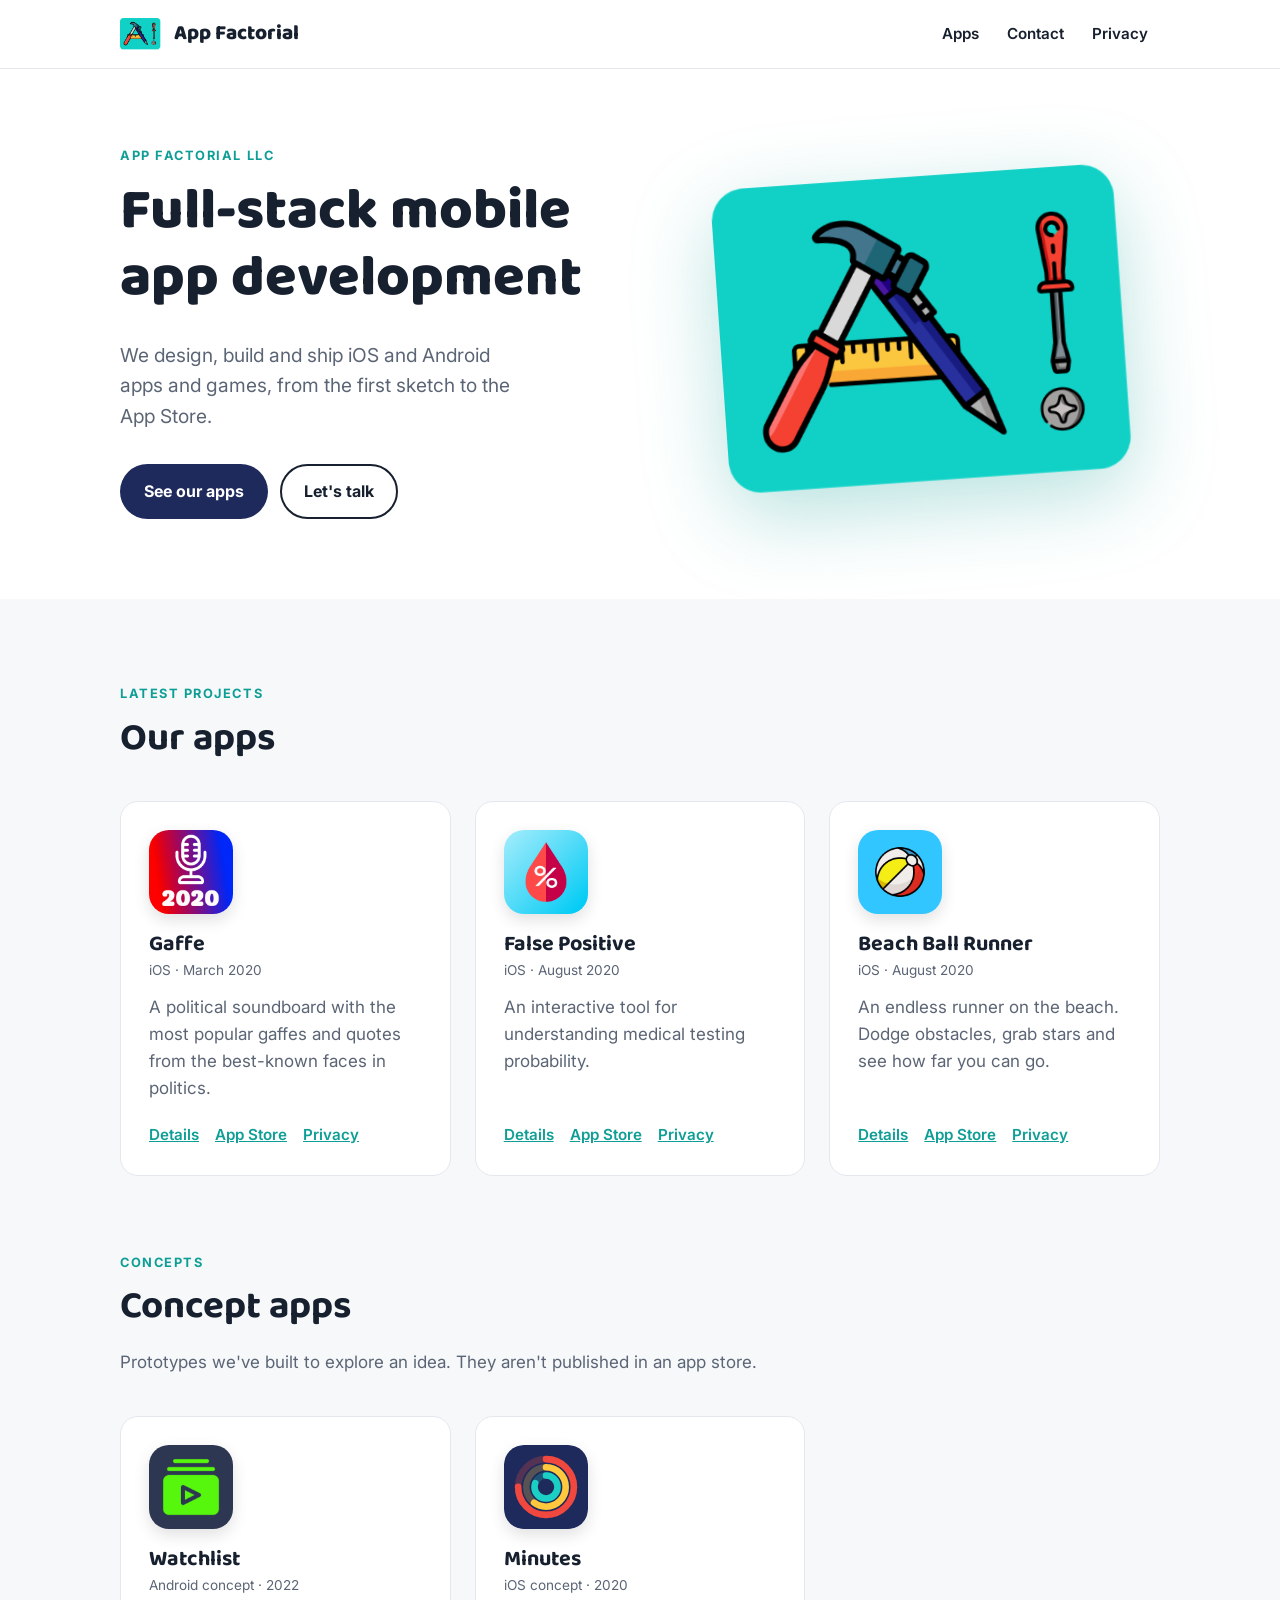
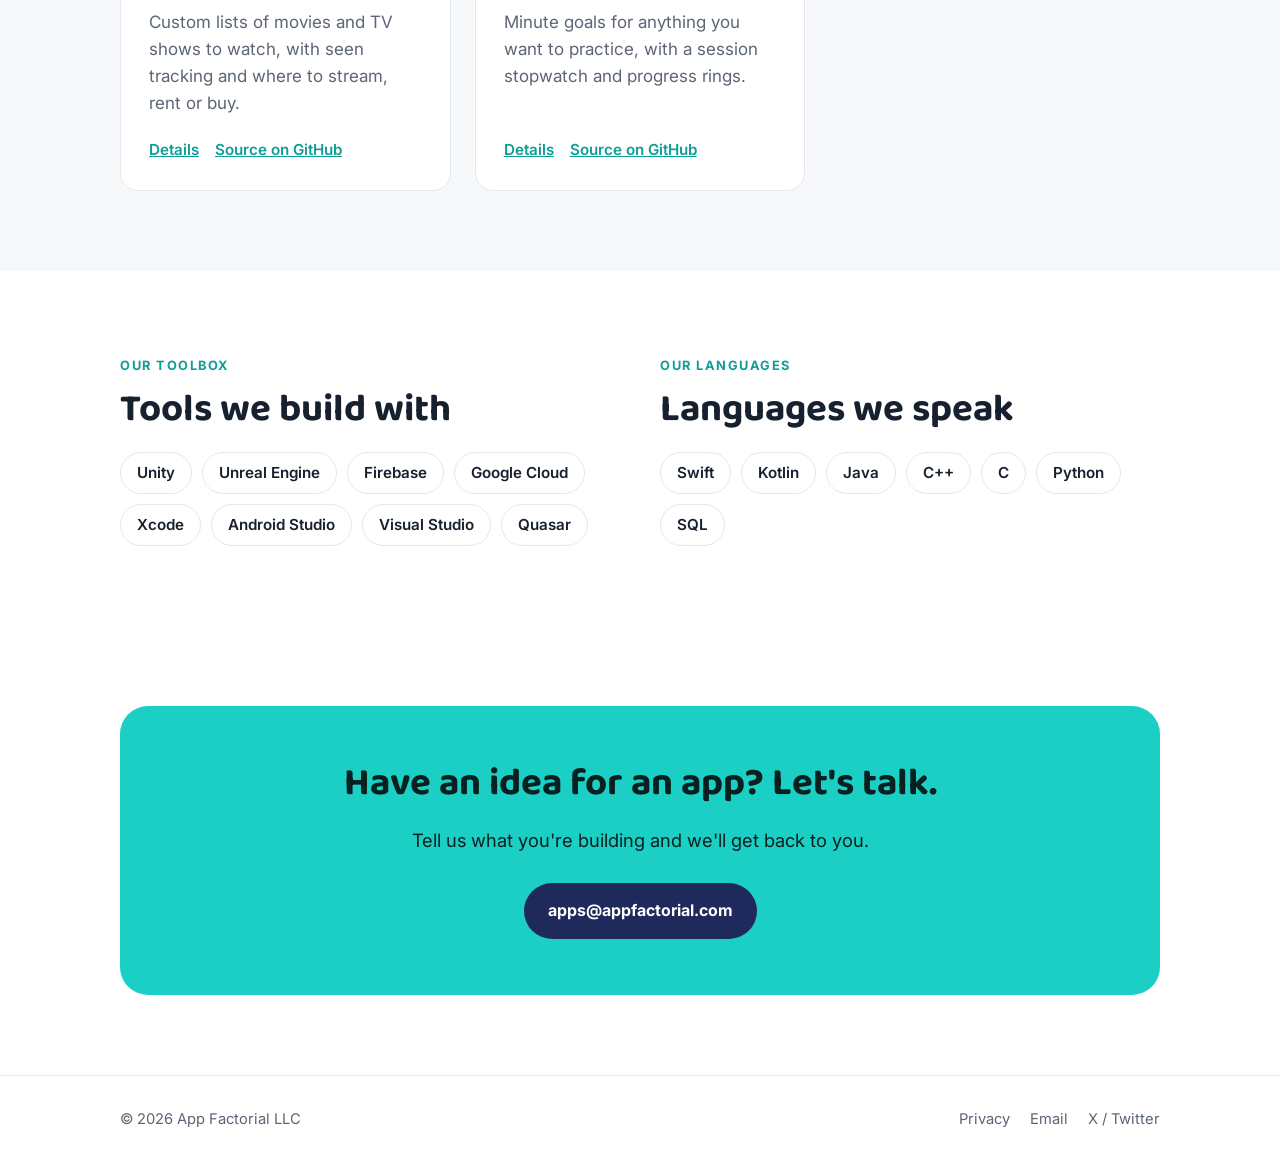
==== index.html @ e16fdd05 "Add Minutes iOS concept app New /minutes/ page and a card in the Concepts group. The repo has no app" ====
<!doctype html>
<html lang="en">
<head>
  <meta charset="utf-8">
  <meta name="viewport" content="width=device-width, initial-scale=1">
  <title>App Factorial LLC | Full-Stack Mobile App Development</title>
  <meta name="description" content="App Factorial LLC builds full-stack mobile apps and games for iOS and Android, including Gaffe, False Positive and Beach Ball Runner.">
  <link rel="canonical" href="https://appfactorial.com/">
  <meta property="og:title" content="App Factorial LLC">
  <meta property="og:description" content="Full-stack mobile app development.">
  <meta property="og:image" content="https://appfactorial.com/assets/img/logo.png">
  <meta property="og:url" content="https://appfactorial.com/">
  <link rel="icon" type="image/png" href="assets/img/favicon.png">
  <link rel="apple-touch-icon" href="assets/img/logo.png">
  <link rel="preconnect" href="https://fonts.googleapis.com">
  <link rel="preconnect" href="https://fonts.gstatic.com" crossorigin>
  <link href="https://fonts.googleapis.com/css2?family=Baloo+2:wght@600;700;800&family=Inter:wght@400;600;700&display=swap" rel="stylesheet">
  <link rel="stylesheet" href="assets/css/style.css">
</head>
<body>
  <header class="site-header">
    <div class="container">
      <a class="brand" href="./"><img src="assets/img/logo.png" alt="" width="44" height="31"><span>App Factorial</span></a>
      <nav class="nav">
        <a href="#apps">Apps</a>
        <a href="#contact">Contact</a>
        <a href="privacy/">Privacy</a>
      </nav>
    </div>
  </header>

  <main>
    <section class="hero">
      <div class="container">
        <div>
          <span class="eyebrow">App Factorial LLC</span>
          <h1>Full-stack mobile app development</h1>
          <p class="lead">We design, build and ship iOS and Android apps and games, from the first sketch to the App Store.</p>
          <div class="hero-actions">
            <a class="btn btn-primary" href="#apps">See our apps</a>
            <a class="btn btn-ghost" href="#contact">Let's talk</a>
          </div>
        </div>
        <div class="hero-art">
          <img src="assets/img/logo.png" alt="App Factorial logo: a hammer, pencil, ruler and screwdriver forming an A and an exclamation mark" width="600" height="424">
        </div>
      </div>
    </section>

    <section class="section section-alt" id="apps">
      <div class="container">
        <div class="section-head">
          <span class="eyebrow">Latest projects</span>
          <h2>Our apps</h2>
        </div>
        <div class="apps">
          <article class="app-card">
            <img class="icon" src="assets/img/gaffe/icon.png" alt="Gaffe app icon" width="84" height="84">
            <h3>Gaffe</h3>
            <p class="meta">iOS · March 2020</p>
            <p class="desc">A political soundboard with the most popular gaffes and quotes from the best-known faces in politics.</p>
            <div class="links">
              <a href="gaffe/">Details</a>
              <a href="https://apps.apple.com/us/app/gaffe-political-soundboard/id1503943703">App Store</a>
              <a href="privacy/">Privacy</a>
            </div>
          </article>
          <article class="app-card">
            <img class="icon" src="assets/img/false-positive/icon.png" alt="False Positive app icon" width="84" height="84">
            <h3>False Positive</h3>
            <p class="meta">iOS · August 2020</p>
            <p class="desc">An interactive tool for understanding medical testing probability.</p>
            <div class="links">
              <a href="false-positive/">Details</a>
              <a href="https://apps.apple.com/us/app/false-positive/id1524388617">App Store</a>
              <a href="privacy/">Privacy</a>
            </div>
          </article>
          <article class="app-card">
            <img class="icon" src="assets/img/beach-ball-runner/icon.png" alt="Beach Ball Runner app icon" width="84" height="84">
            <h3>Beach Ball Runner</h3>
            <p class="meta">iOS · August 2020</p>
            <p class="desc">An endless runner on the beach. Dodge obstacles, grab stars and see how far you can go.</p>
            <div class="links">
              <a href="beach-ball-runner/">Details</a>
              <a href="https://apps.apple.com/us/app/beach-ball-runner/id1514274329">App Store</a>
              <a href="privacy/">Privacy</a>
            </div>
          </article>
        </div>

        <div class="section-head subsection">
          <span class="eyebrow">Concepts</span>
          <h2>Concept apps</h2>
          <p>Prototypes we've built to explore an idea. They aren't published in an app store.</p>
        </div>
        <div class="apps">
          <article class="app-card">
            <img class="icon" src="assets/img/watchlist/icon.png" alt="Watchlist app icon" width="84" height="84">
            <h3>Watchlist</h3>
            <p class="meta">Android concept · 2022</p>
            <p class="desc">Custom lists of movies and TV shows to watch, with seen tracking and where to stream, rent or buy.</p>
            <div class="links">
              <a href="watchlist/">Details</a>
              <a href="https://github.com/jon-bown/watchlist">Source on GitHub</a>
            </div>
          </article>
          <article class="app-card">
            <img class="icon" src="assets/img/minutes/icon.svg" alt="Minutes app icon" width="84" height="84">
            <h3>Minutes</h3>
            <p class="meta">iOS concept · 2020</p>
            <p class="desc">Minute goals for anything you want to practice, with a session stopwatch and progress rings.</p>
            <div class="links">
              <a href="minutes/">Details</a>
              <a href="https://github.com/jon-bown/Minutes">Source on GitHub</a>
            </div>
          </article>
        </div>
      </div>
    </section>

    <section class="section">
      <div class="container stack-grid">
        <div>
          <span class="eyebrow">Our toolbox</span>
          <h2>Tools we build with</h2>
          <ul class="chips">
            <li>Unity</li>
            <li>Unreal Engine</li>
            <li>Firebase</li>
            <li>Google Cloud</li>
            <li>Xcode</li>
            <li>Android Studio</li>
            <li>Visual Studio</li>
            <li>Quasar</li>
          </ul>
        </div>
        <div>
          <span class="eyebrow">Our languages</span>
          <h2>Languages we speak</h2>
          <ul class="chips">
            <li>Swift</li>
            <li>Kotlin</li>
            <li>Java</li>
            <li>C++</li>
            <li>C</li>
            <li>Python</li>
            <li>SQL</li>
          </ul>
        </div>
      </div>
    </section>

    <section class="section" id="contact">
      <div class="container">
        <div class="cta">
          <h2>Have an idea for an app? Let's talk.</h2>
          <p>Tell us what you're building and we'll get back to you.</p>
          <a class="btn btn-primary" href="mailto:apps@appfactorial.com">apps@appfactorial.com</a>
        </div>
      </div>
    </section>
  </main>

  <footer class="site-footer">
    <div class="container">
      <span>© <span id="year">2026</span> App Factorial LLC</span>
      <nav>
        <a href="privacy/">Privacy</a>
        <a href="mailto:apps@appfactorial.com">Email</a>
        <a href="https://twitter.com/app_factorial">X / Twitter</a>
      </nav>
    </div>
  </footer>
  <script>document.getElementById("year").textContent = new Date().getFullYear();</script>
</body>
</html>
---- assets/css/style.css ----
:root {
  --teal: #1ccfc4;
  --teal-dark: #0f9e96;
  --teal-soft: #e3f8f6;
  --red: #f0473e;
  --yellow: #ffc83d;
  --navy: #1f2a5c;
  --ink: #17202e;
  --muted: #5b6575;
  --line: #e4e8ee;
  --bg: #ffffff;
  --bg-alt: #f6f8fa;
  --radius: 18px;
  --max: 1080px;
}

@media (prefers-color-scheme: dark) {
  :root {
    --teal-soft: #0f2e2d;
    --ink: #eef1f5;
    --muted: #a3acba;
    --line: #283142;
    --bg: #0f141c;
    --bg-alt: #151c27;
  }
}

*, *::before, *::after { box-sizing: border-box; }

html { scroll-behavior: smooth; }

body {
  margin: 0;
  font-family: "Inter", system-ui, -apple-system, "Segoe UI", Roboto, sans-serif;
  font-size: 17px;
  line-height: 1.6;
  color: var(--ink);
  background: var(--bg);
  -webkit-font-smoothing: antialiased;
}

img { max-width: 100%; height: auto; display: block; }

a { color: var(--teal-dark); }
@media (prefers-color-scheme: dark) { a { color: var(--teal); } }

h1, h2, h3 {
  font-family: "Baloo 2", "Inter", system-ui, sans-serif;
  line-height: 1.15;
  margin: 0 0 .5em;
}
h1 { font-size: clamp(2.3rem, 5.5vw, 3.6rem); font-weight: 800; }
h2 { font-size: clamp(1.8rem, 3.5vw, 2.4rem); font-weight: 700; }
h3 { font-size: 1.35rem; font-weight: 700; }

.container { max-width: var(--max); margin: 0 auto; padding: 0 20px; }

.eyebrow {
  display: inline-block;
  font-size: .8rem;
  font-weight: 700;
  letter-spacing: .12em;
  text-transform: uppercase;
  color: var(--teal-dark);
  margin-bottom: .75rem;
}
@media (prefers-color-scheme: dark) { .eyebrow { color: var(--teal); } }

/* Header */
.site-header {
  position: sticky;
  top: 0;
  z-index: 10;
  background: color-mix(in srgb, var(--bg) 88%, transparent);
  backdrop-filter: saturate(160%) blur(10px);
  border-bottom: 1px solid var(--line);
}
.site-header .container {
  display: flex;
  align-items: center;
  justify-content: space-between;
  height: 68px;
  gap: 16px;
}
.brand {
  display: flex;
  align-items: center;
  gap: 10px;
  text-decoration: none;
  color: var(--ink);
  font-family: "Baloo 2", sans-serif;
  font-weight: 800;
  font-size: 1.3rem;
  white-space: nowrap;
}
.brand img { width: 44px; }
.nav { display: flex; gap: 4px; }
.nav a {
  color: var(--ink);
  text-decoration: none;
  font-weight: 600;
  font-size: .95rem;
  padding: 8px 12px;
  border-radius: 999px;
}
.nav a:hover, .nav a[aria-current="page"] { background: var(--teal-soft); }

/* Buttons */
.btn {
  display: inline-flex;
  align-items: center;
  gap: 8px;
  padding: 13px 22px;
  border-radius: 999px;
  font-weight: 700;
  font-size: 1rem;
  text-decoration: none;
  border: 2px solid transparent;
  transition: transform .15s ease, box-shadow .15s ease;
}
.btn:hover { transform: translateY(-1px); }
.btn-primary { background: var(--navy); color: #fff; }
.btn-primary:hover { box-shadow: 0 8px 20px rgba(31, 42, 92, .25); }
.btn-ghost { border-color: currentColor; color: var(--ink); }
@media (prefers-color-scheme: dark) {
  .btn-primary { background: var(--teal); color: #08201f; }
}

/* Hero */
.hero { padding: 72px 0 80px; overflow: hidden; }
.hero .container {
  display: grid;
  grid-template-columns: 1.1fr .9fr;
  align-items: center;
  gap: 48px;
}
.hero p.lead { font-size: 1.2rem; color: var(--muted); max-width: 34ch; margin: 0 0 2rem; }
.hero-actions { display: flex; flex-wrap: wrap; gap: 12px; }
.hero-art img { width: 100%; max-width: 440px; margin-left: auto; transform: rotate(-4deg); filter: drop-shadow(0 24px 40px rgba(15, 158, 150, .3)); }

/* Sections */
.section { padding: 80px 0; }
.section-alt { background: var(--bg-alt); }
.section-head { max-width: 640px; margin-bottom: 40px; }
.section-head p { color: var(--muted); margin: 0; }
.section-head.subsection { margin-top: 72px; }

/* App cards */
.apps {
  display: grid;
  grid-template-columns: repeat(auto-fill, minmax(280px, 1fr));
  gap: 24px;
}
.app-card {
  display: flex;
  flex-direction: column;
  background: var(--bg);
  border: 1px solid var(--line);
  border-radius: var(--radius);
  padding: 28px;
  transition: transform .2s ease, box-shadow .2s ease;
}
.app-card:hover { transform: translateY(-3px); box-shadow: 0 16px 36px rgba(23, 32, 46, .08); }
.app-card .icon { width: 84px; border-radius: 20px; margin-bottom: 18px; box-shadow: 0 6px 16px rgba(0, 0, 0, .12); }
.app-card h3 { margin-bottom: .15em; }
.app-card .meta { font-size: .85rem; color: var(--muted); margin: 0 0 .75rem; }
.app-card p.desc { color: var(--muted); flex: 1; margin: 0 0 1.25rem; }
.app-card .links { display: flex; flex-wrap: wrap; gap: 8px 16px; font-weight: 600; font-size: .95rem; }

/* Chips */
.stack-grid { display: grid; grid-template-columns: 1fr 1fr; gap: 40px; }
.chips { display: flex; flex-wrap: wrap; gap: 10px; padding: 0; margin: 0; list-style: none; }
.chips li {
  padding: 8px 16px;
  border-radius: 999px;
  background: var(--bg);
  border: 1px solid var(--line);
  font-weight: 600;
  font-size: .95rem;
}

/* CTA */
.cta {
  background: var(--teal);
  color: #08201f;
  border-radius: 28px;
  padding: 56px 40px;
  text-align: center;
}
.cta p { font-size: 1.15rem; margin: 0 0 1.75rem; }
.cta .btn-primary { background: var(--navy); color: #fff; }

/* App detail pages */
.app-hero { padding: 64px 0 40px; }
.app-hero .container { display: flex; align-items: center; gap: 32px; }
.app-hero .icon { width: 128px; border-radius: 28px; box-shadow: 0 10px 28px rgba(0, 0, 0, .15); flex-shrink: 0; }
.app-hero .wordmark { width: 220px; flex-shrink: 0; }
.app-hero p.lead { font-size: 1.15rem; color: var(--muted); max-width: 52ch; margin: 0 0 1.25rem; }
.app-hero p.note { font-size: .95rem; color: var(--muted); max-width: 52ch; margin: 0 0 1.5rem; padding-left: 12px; border-left: 3px solid var(--teal); }

.store-badge img { height: 52px; width: auto; }

.features {
  display: grid;
  grid-template-columns: repeat(auto-fit, minmax(240px, 1fr));
  gap: 20px;
}
.feature { background: var(--bg-alt); border-radius: var(--radius); padding: 24px; }
.feature h3 { font-size: 1.15rem; margin-bottom: .3em; }
.feature p { margin: 0; color: var(--muted); }

.shots {
  display: flex;
  gap: 18px;
  overflow-x: auto;
  scroll-snap-type: x mandatory;
  padding: 8px 4px 20px;
}
.shots figure { margin: 0; flex: 0 0 220px; scroll-snap-align: start; }
.shots img { border-radius: 22px; border: 1px solid var(--line); box-shadow: 0 10px 24px rgba(0, 0, 0, .1); }
.shots figcaption { font-size: .9rem; font-weight: 600; text-align: center; margin-top: 10px; color: var(--muted); }

/* Prose (privacy policy) */
.prose { max-width: 760px; }
.prose h1 { font-size: 2.4rem; }
.prose p, .prose li { color: var(--muted); }
.prose strong { color: var(--ink); }
.prose a { word-break: break-word; }

/* Footer */
.site-footer { border-top: 1px solid var(--line); padding: 32px 0; font-size: .92rem; color: var(--muted); }
.site-footer .container { display: flex; flex-wrap: wrap; justify-content: space-between; gap: 12px 24px; }
.site-footer nav { display: flex; gap: 20px; }
.site-footer a { color: var(--muted); text-decoration: none; }
.site-footer a:hover { color: var(--ink); }

@media (max-width: 760px) {
  body { font-size: 16px; }
  .hero { padding: 40px 0 56px; }
  .hero .container { grid-template-columns: 1fr; gap: 24px; }
  .hero-art { order: -1; }
  .hero-art img { max-width: 220px; margin: 0; }
  .section { padding: 56px 0; }
  .stack-grid { grid-template-columns: 1fr; gap: 28px; }
  .cta { padding: 40px 24px; border-radius: 22px; }
  .app-hero .container { flex-direction: column; align-items: flex-start; gap: 20px; }
  .app-hero .icon { width: 96px; border-radius: 22px; }
  .app-hero .wordmark { display: none; }
  .brand span { display: none; }
  .nav a { padding: 8px 10px; }
}
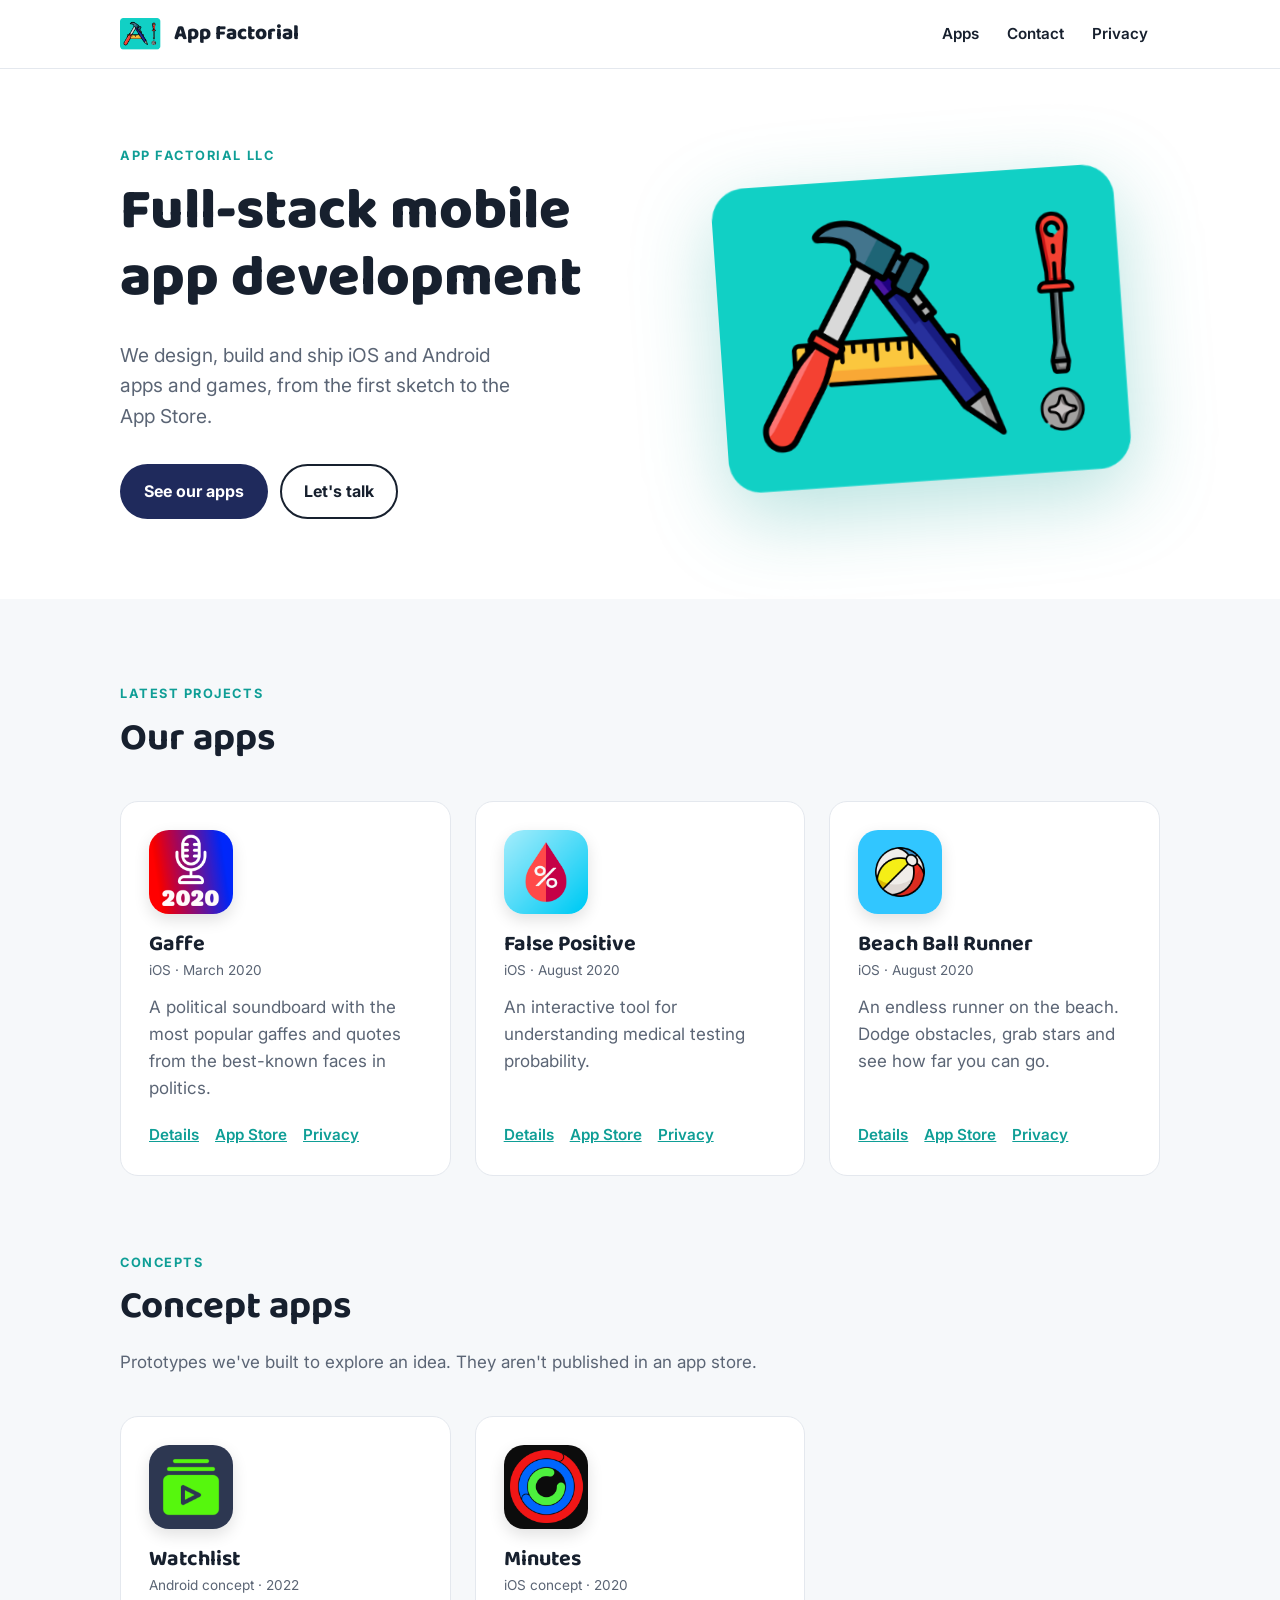
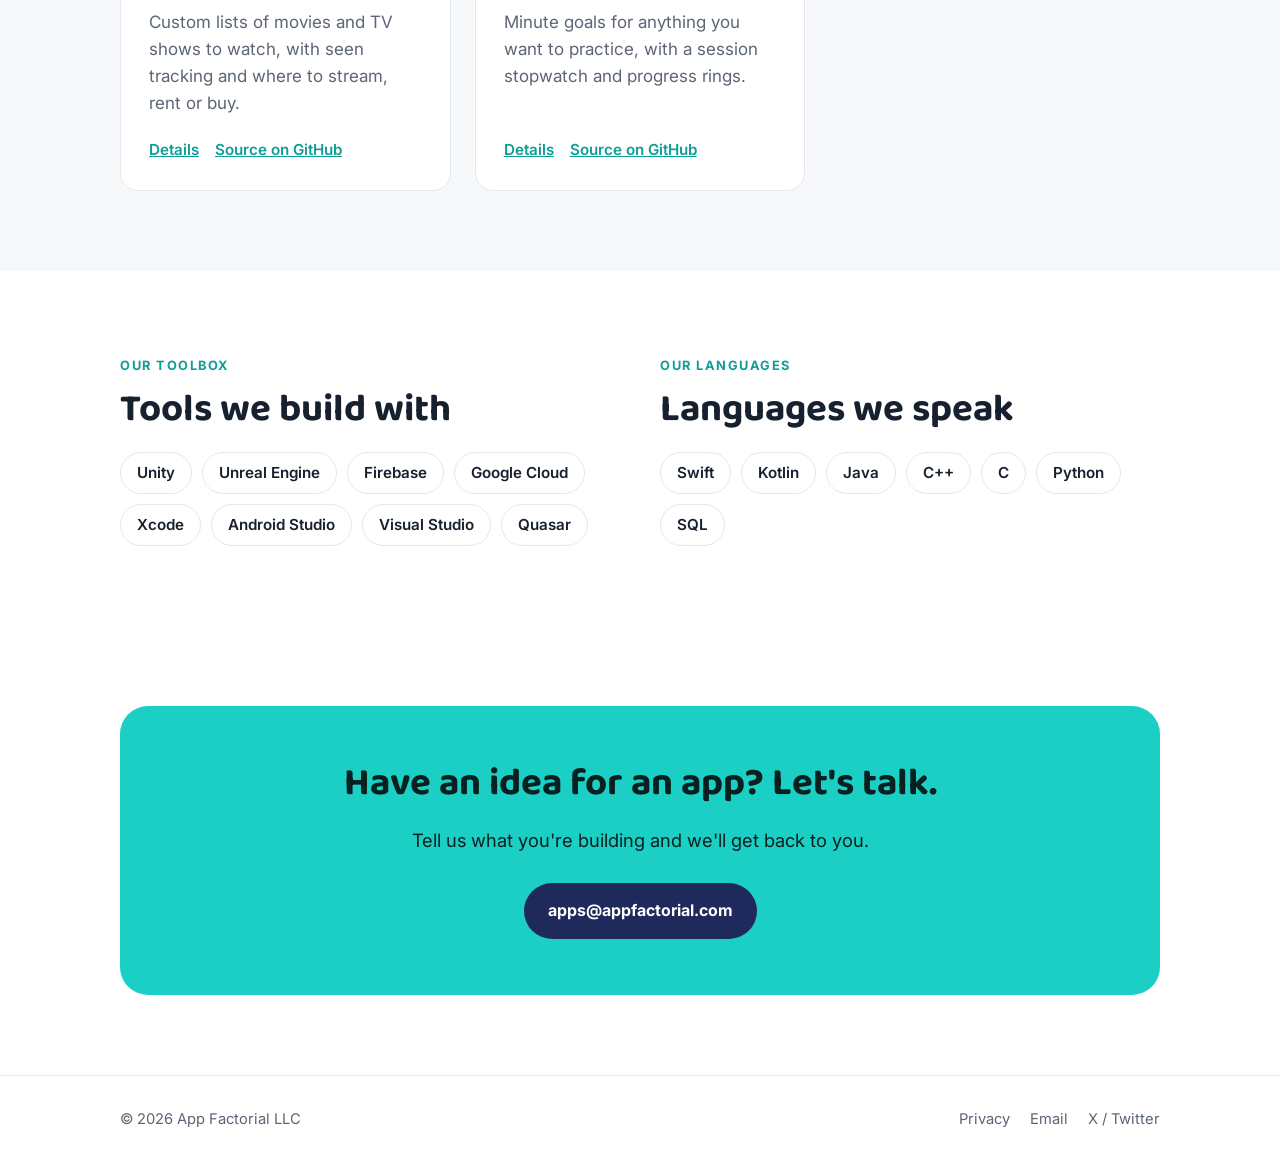
==== commit 2d09066b: "Use the real Minutes app icon Co-Authored-By: Claude Opus 5.5 <noreply@anthropic.com>" ====
--- a/index.html
+++ b/index.html
@@ -106,7 +106,7 @@
             </div>
           </article>
           <article class="app-card">
-            <img class="icon" src="assets/img/minutes/icon.svg" alt="Minutes app icon" width="84" height="84">
+            <img class="icon" src="assets/img/minutes/icon.png" alt="Minutes app icon" width="84" height="84">
             <h3>Minutes</h3>
             <p class="meta">iOS concept · 2020</p>
             <p class="desc">Minute goals for anything you want to practice, with a session stopwatch and progress rings.</p>
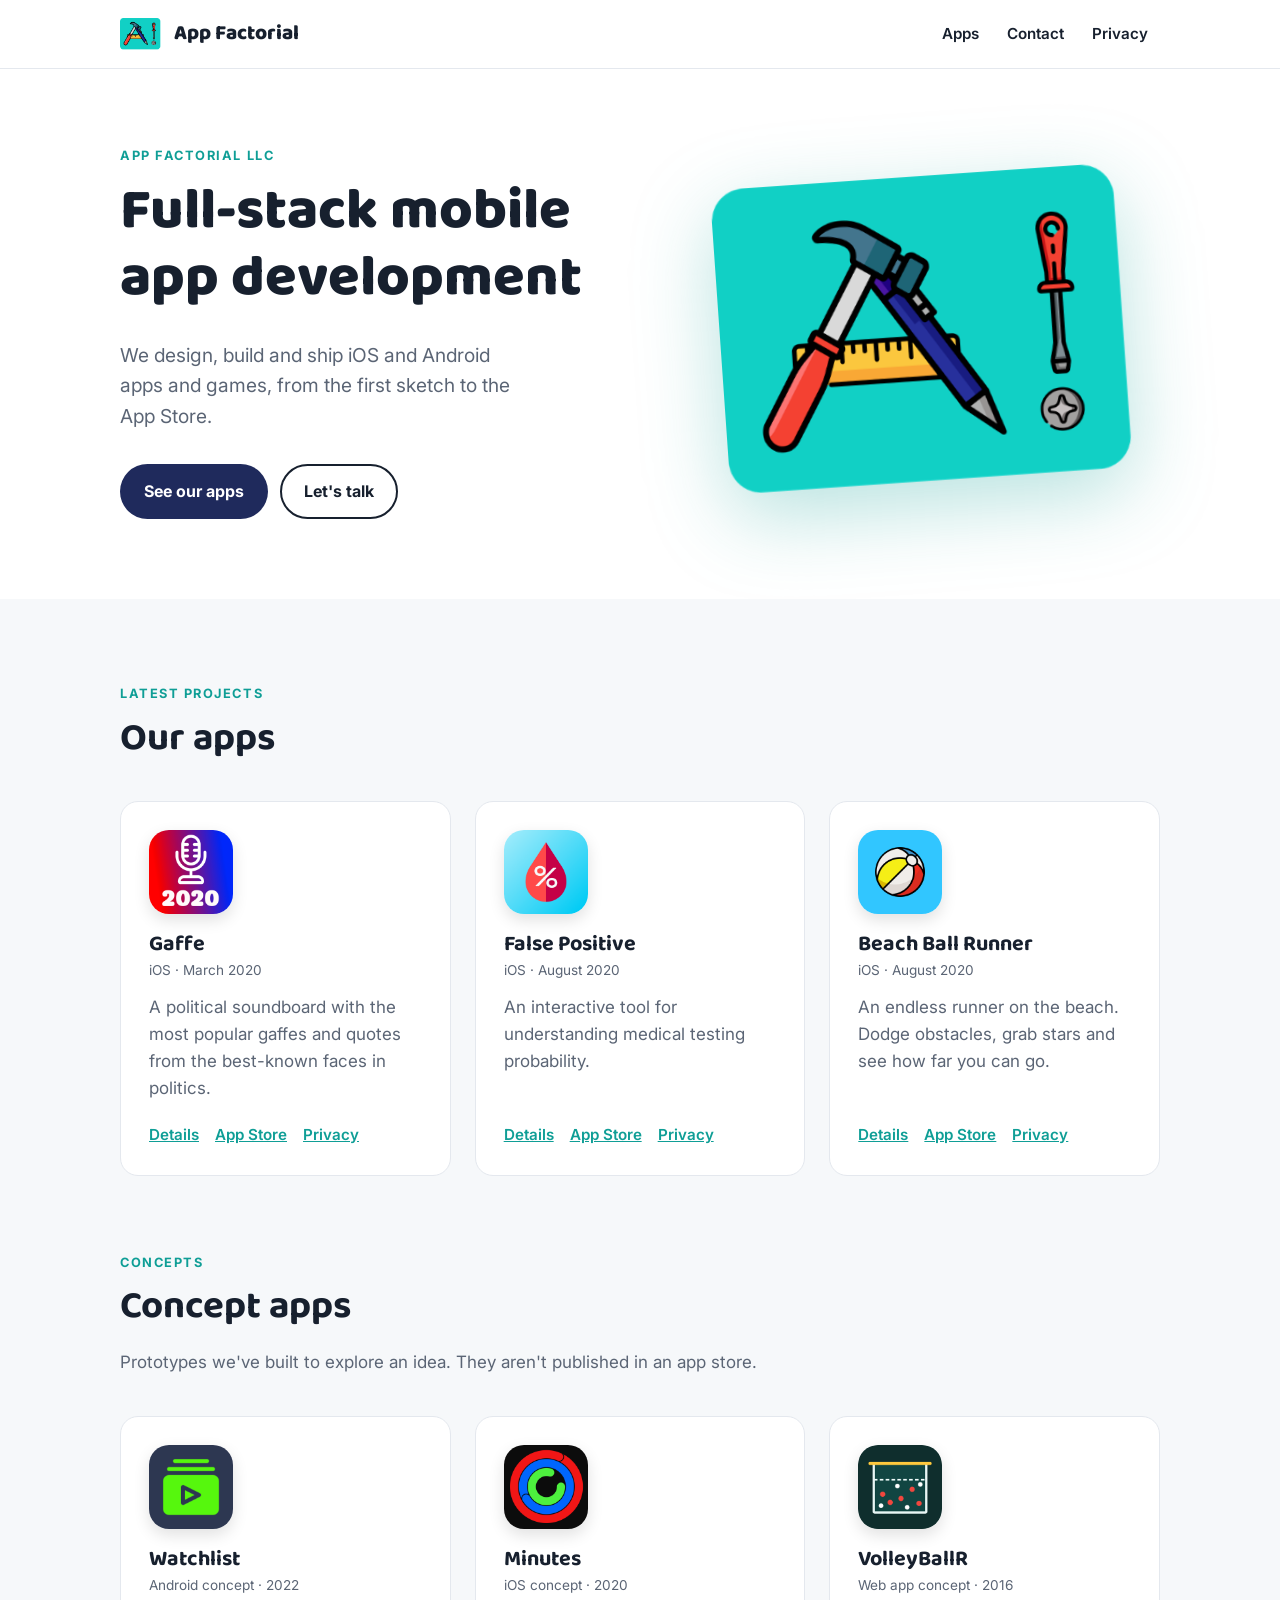
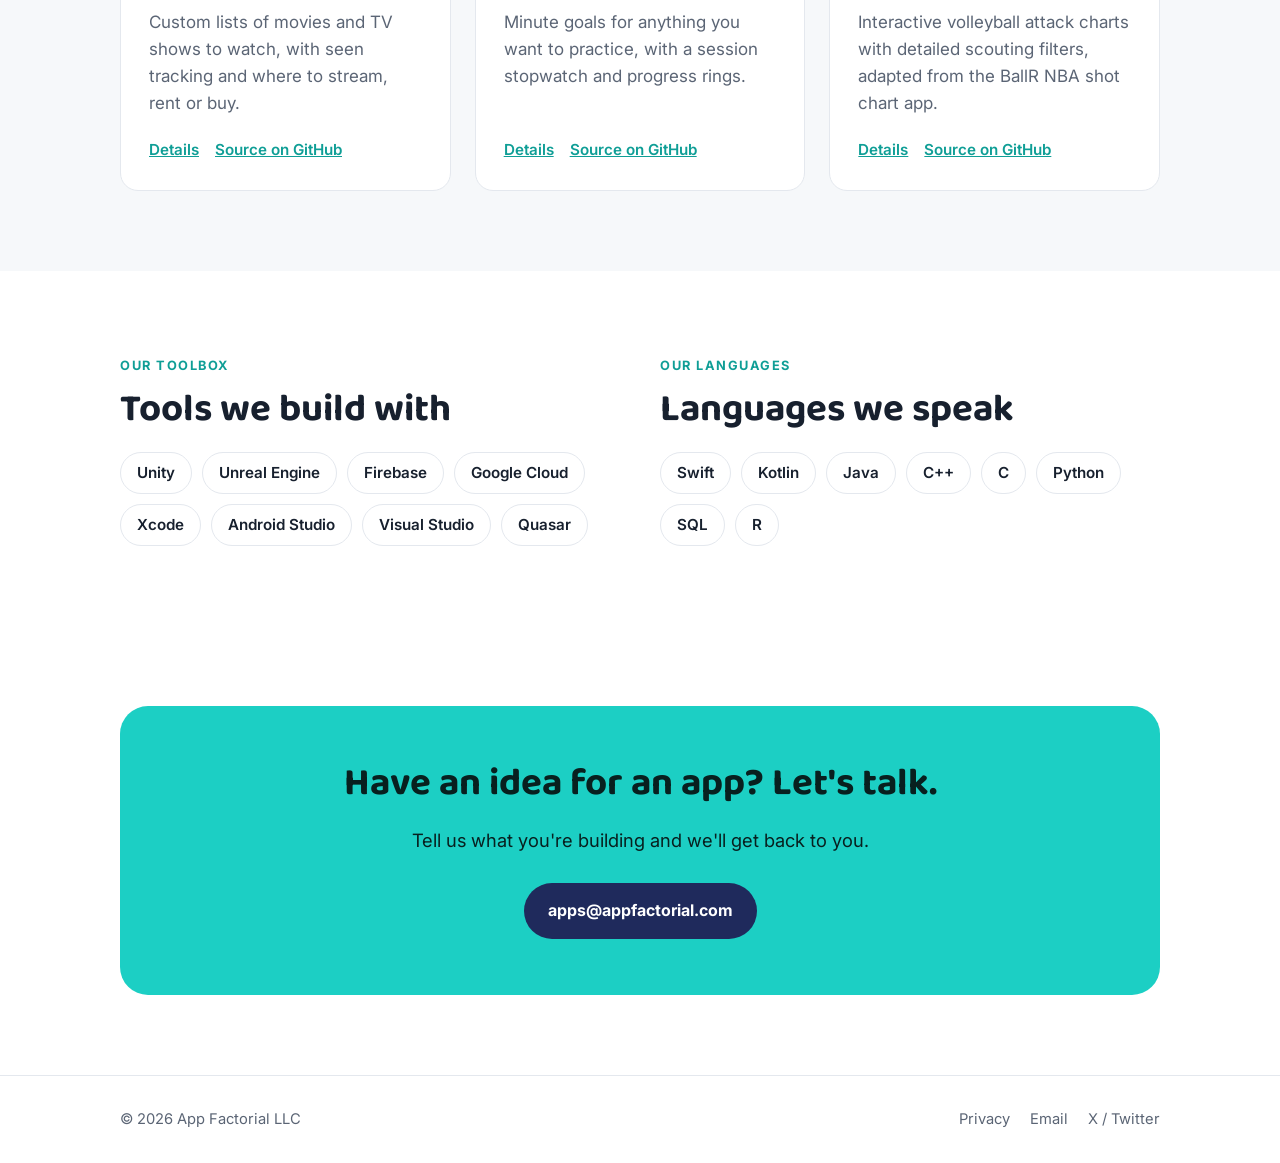
==== commit e9ce1f06: "Add VolleyBallR web app concept New /volleyballr/ page and a card in the Concepts group, crediting t" ====
--- a/index.html
+++ b/index.html
@@ -115,6 +115,16 @@
               <a href="https://github.com/jon-bown/Minutes">Source on GitHub</a>
             </div>
           </article>
+          <article class="app-card">
+            <img class="icon" src="assets/img/volleyballr/icon.png" alt="VolleyBallR icon" width="84" height="84">
+            <h3>VolleyBallR</h3>
+            <p class="meta">Web app concept · 2016</p>
+            <p class="desc">Interactive volleyball attack charts with detailed scouting filters, adapted from the BallR NBA shot chart app.</p>
+            <div class="links">
+              <a href="volleyballr/">Details</a>
+              <a href="https://github.com/jon-bown/VolleyballR">Source on GitHub</a>
+            </div>
+          </article>
         </div>
       </div>
     </section>
@@ -146,6 +156,7 @@
             <li>C</li>
             <li>Python</li>
             <li>SQL</li>
+            <li>R</li>
           </ul>
         </div>
       </div>
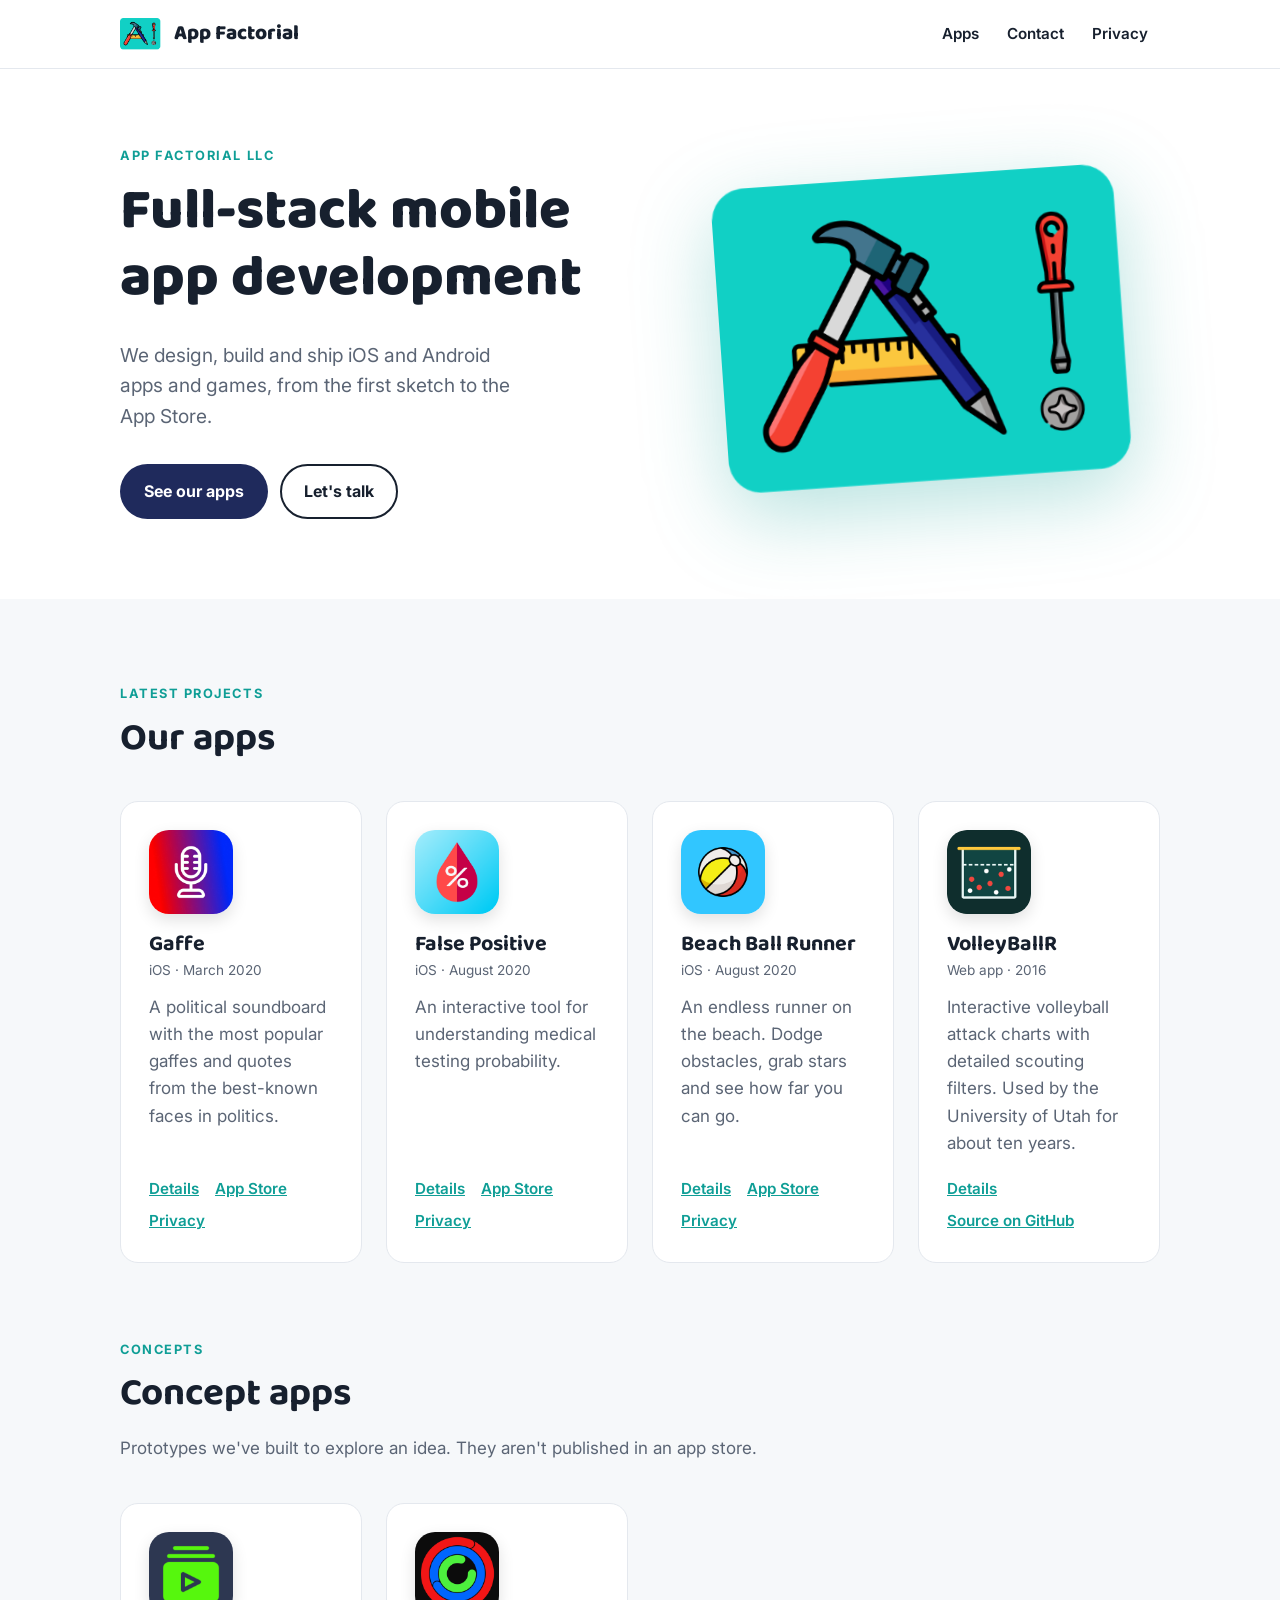
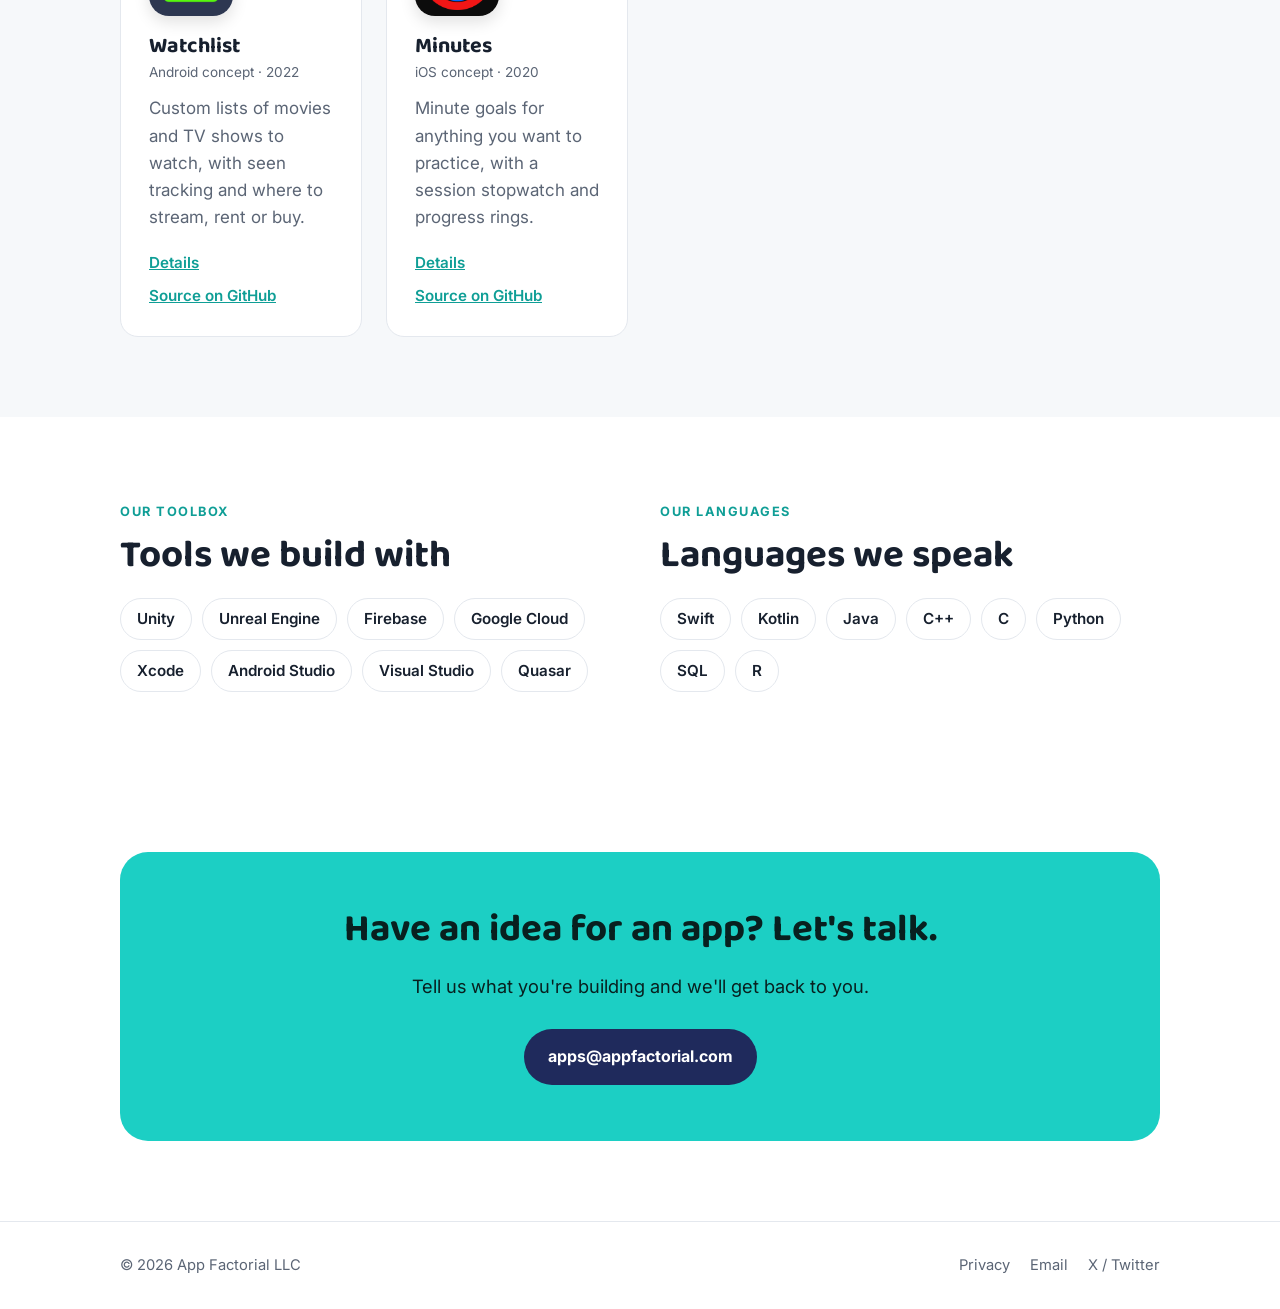
==== commit 795ac4e0: "Present VolleyBallR as a production app Moves it from Concepts into Our apps and adds a short story " ====
--- a/index.html
+++ b/index.html
@@ -87,6 +87,16 @@
               <a href="privacy/">Privacy</a>
             </div>
           </article>
+          <article class="app-card">
+            <img class="icon" src="assets/img/volleyballr/icon.png" alt="VolleyBallR icon" width="84" height="84">
+            <h3>VolleyBallR</h3>
+            <p class="meta">Web app · 2016</p>
+            <p class="desc">Interactive volleyball attack charts with detailed scouting filters. Used by the University of Utah for about ten years.</p>
+            <div class="links">
+              <a href="volleyballr/">Details</a>
+              <a href="https://github.com/jon-bown/VolleyballR">Source on GitHub</a>
+            </div>
+          </article>
         </div>
 
         <div class="section-head subsection">
@@ -113,16 +123,6 @@
             <div class="links">
               <a href="minutes/">Details</a>
               <a href="https://github.com/jon-bown/Minutes">Source on GitHub</a>
-            </div>
-          </article>
-          <article class="app-card">
-            <img class="icon" src="assets/img/volleyballr/icon.png" alt="VolleyBallR icon" width="84" height="84">
-            <h3>VolleyBallR</h3>
-            <p class="meta">Web app concept · 2016</p>
-            <p class="desc">Interactive volleyball attack charts with detailed scouting filters, adapted from the BallR NBA shot chart app.</p>
-            <div class="links">
-              <a href="volleyballr/">Details</a>
-              <a href="https://github.com/jon-bown/VolleyballR">Source on GitHub</a>
             </div>
           </article>
         </div>
--- a/assets/css/style.css
+++ b/assets/css/style.css
@@ -148,7 +148,7 @@
 /* App cards */
 .apps {
   display: grid;
-  grid-template-columns: repeat(auto-fill, minmax(280px, 1fr));
+  grid-template-columns: repeat(auto-fill, minmax(230px, 1fr));
   gap: 24px;
 }
 .app-card {
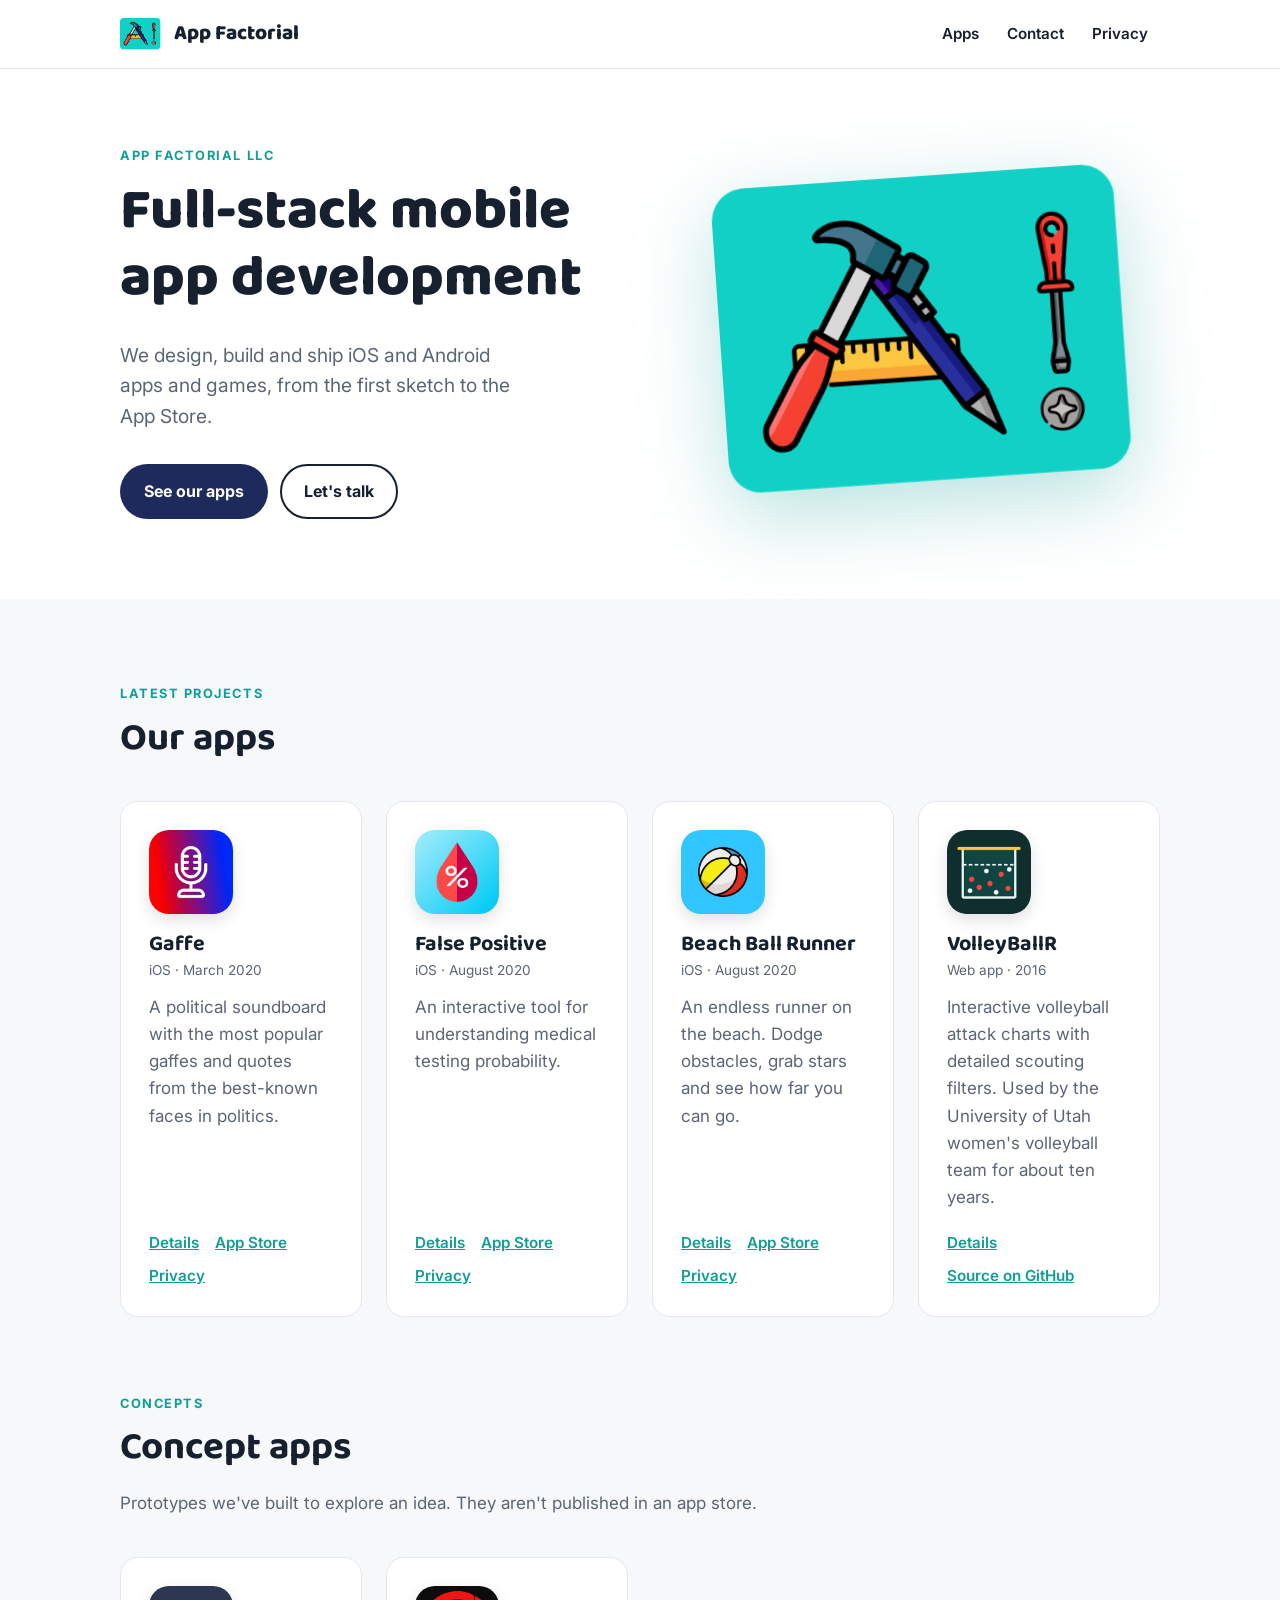
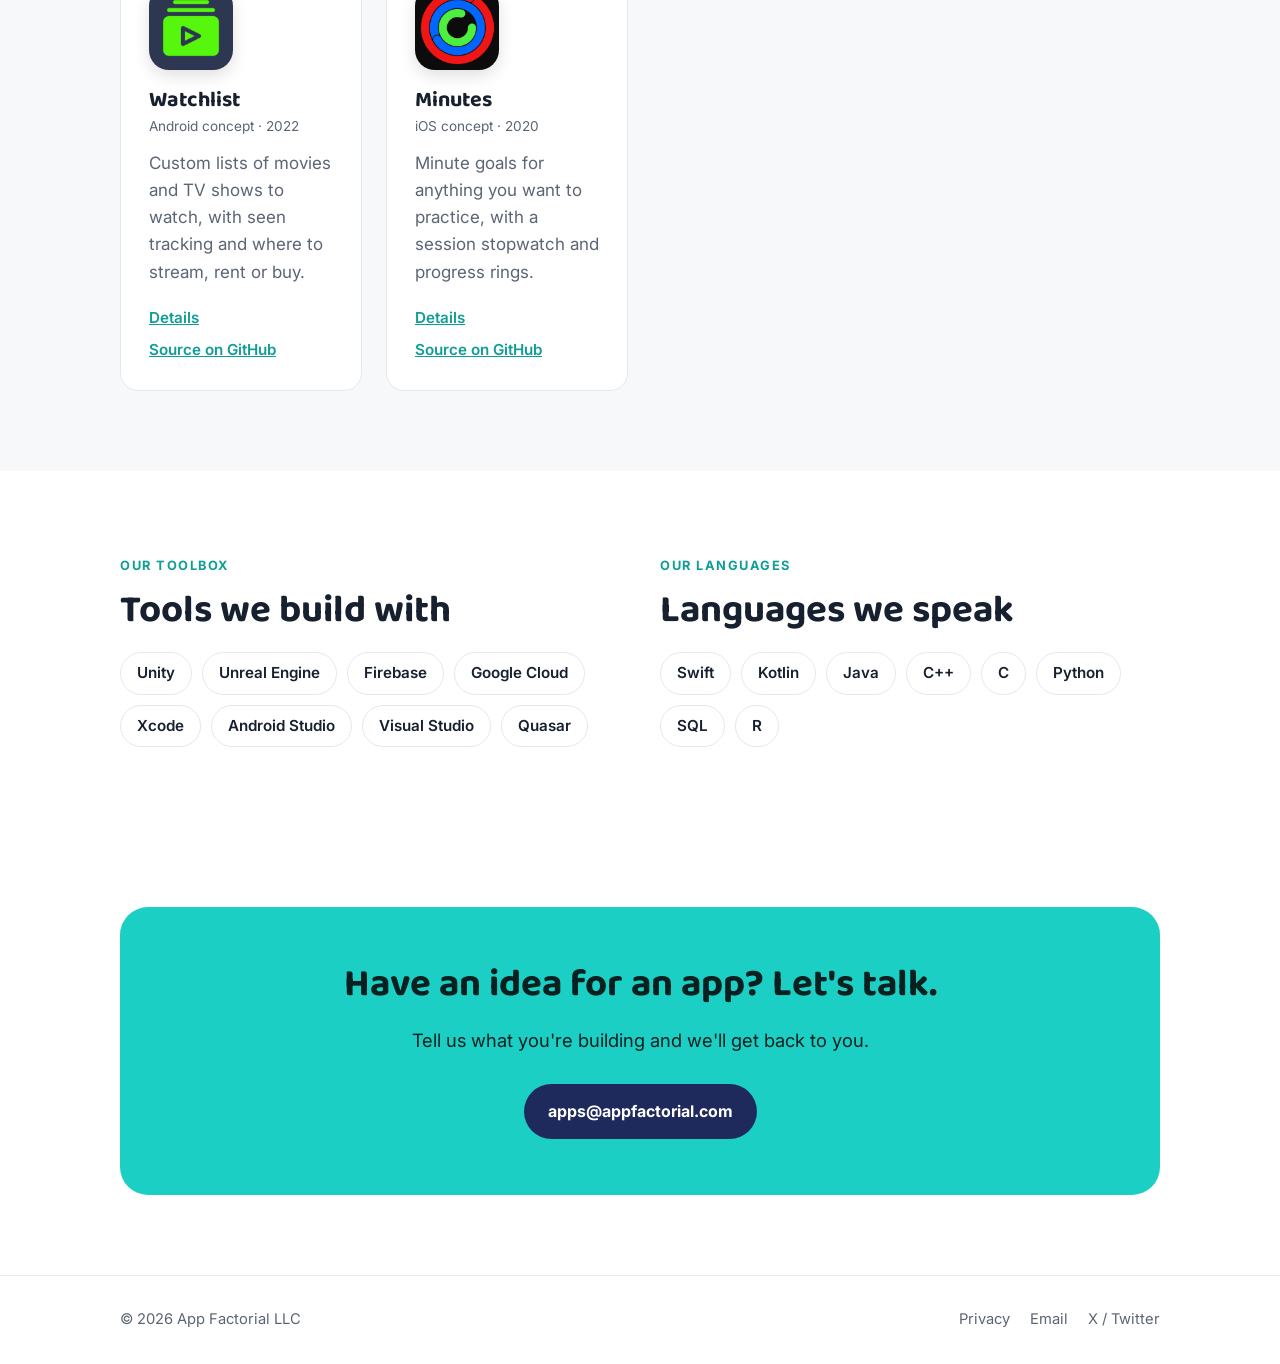
==== commit b5c9ea27: "Name the Utah women's volleyball team on VolleyBallR Co-Authored-By: Claude Opus 5.5 <noreply@anthro" ====
--- a/index.html
+++ b/index.html
@@ -91,7 +91,7 @@
             <img class="icon" src="assets/img/volleyballr/icon.png" alt="VolleyBallR icon" width="84" height="84">
             <h3>VolleyBallR</h3>
             <p class="meta">Web app · 2016</p>
-            <p class="desc">Interactive volleyball attack charts with detailed scouting filters. Used by the University of Utah for about ten years.</p>
+            <p class="desc">Interactive volleyball attack charts with detailed scouting filters. Used by the University of Utah women's volleyball team for about ten years.</p>
             <div class="links">
               <a href="volleyballr/">Details</a>
               <a href="https://github.com/jon-bown/VolleyballR">Source on GitHub</a>
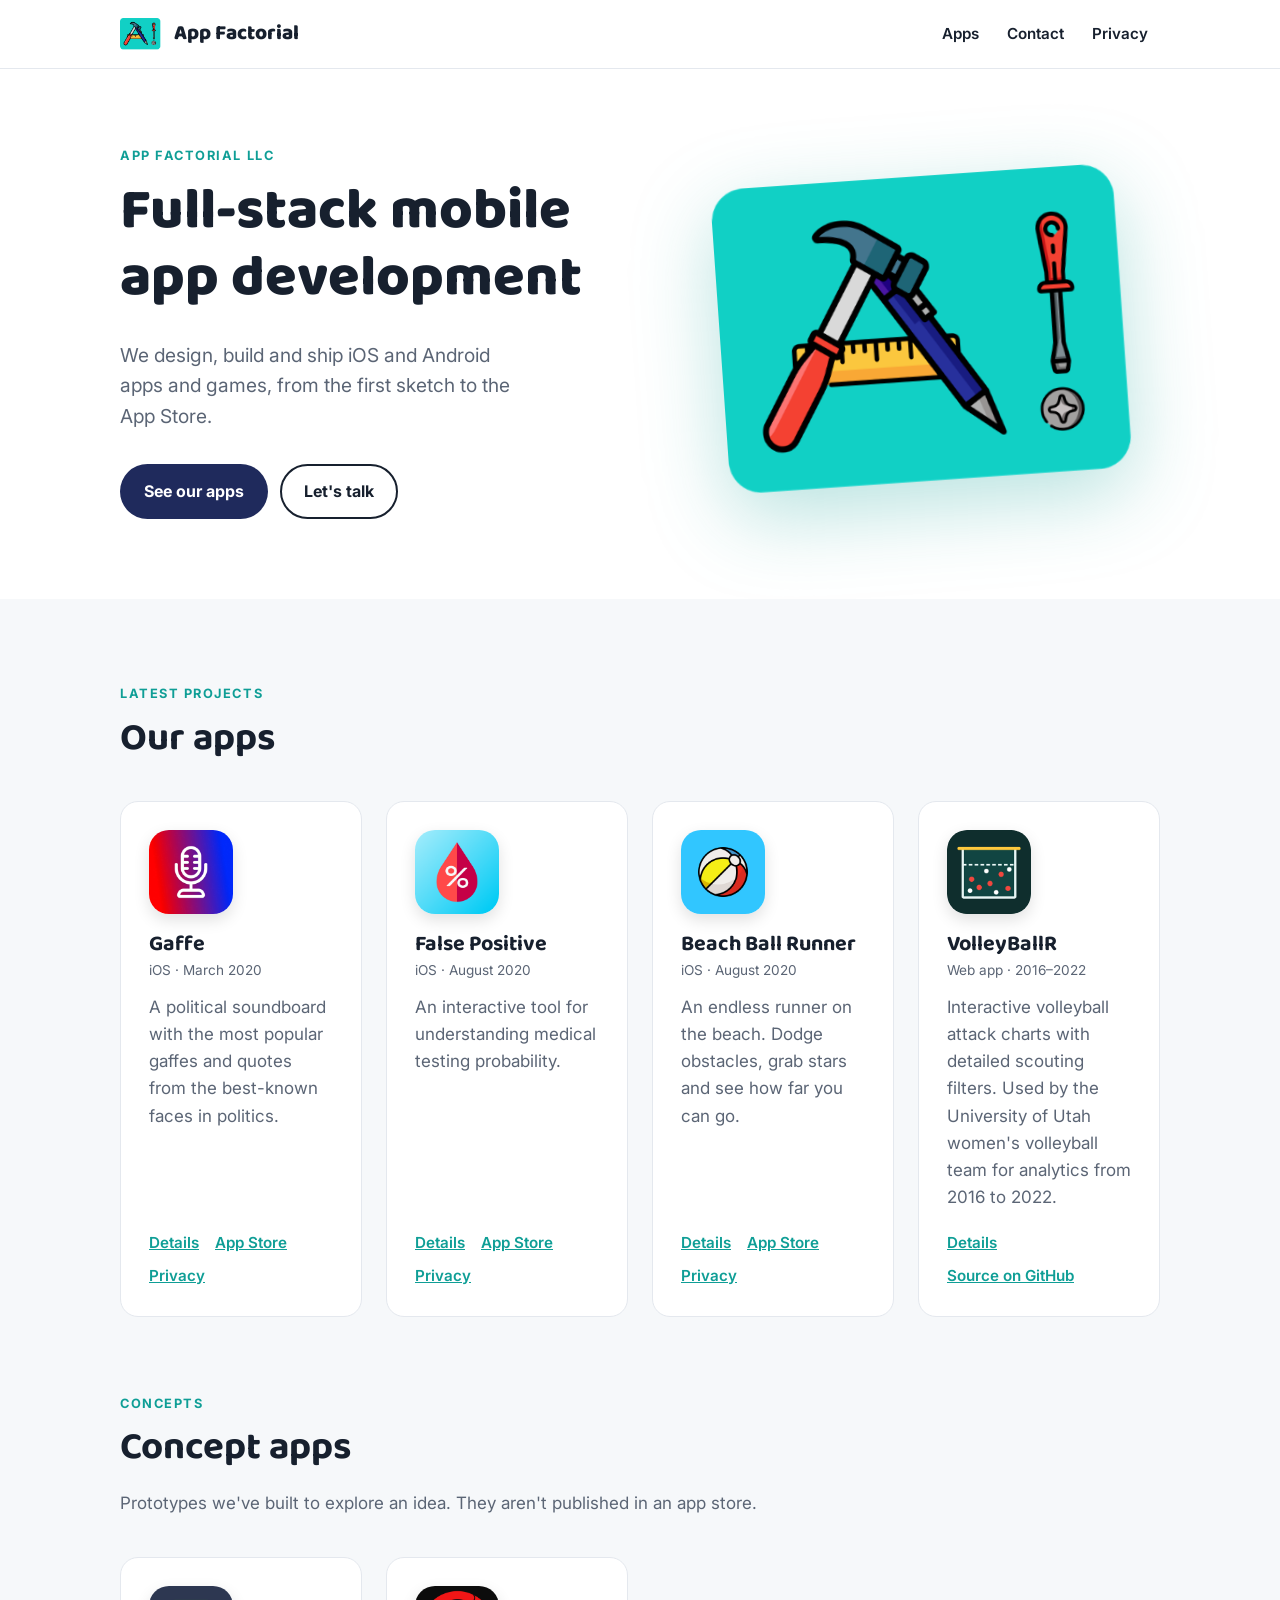
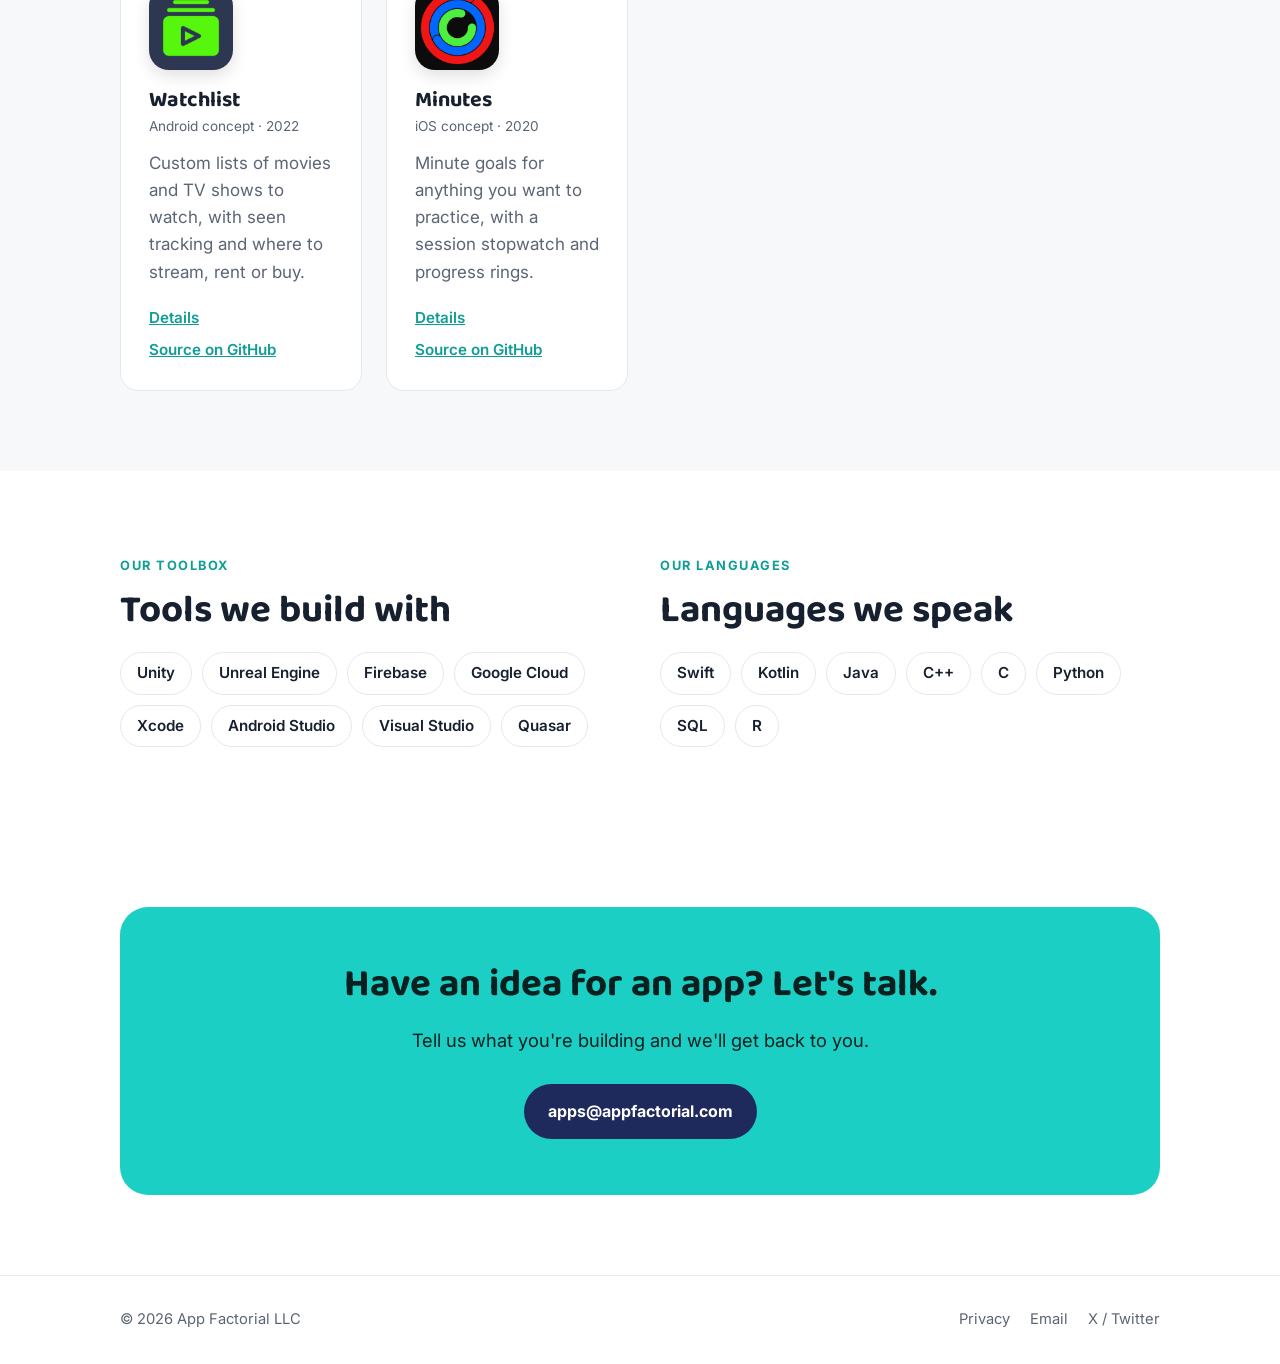
==== commit 619a50a0: "Give VolleyBallR's Utah usage as 2016 to 2022 Replaces "about ten years" with the actual years on th" ====
--- a/index.html
+++ b/index.html
@@ -15,7 +15,7 @@
   <link rel="preconnect" href="https://fonts.googleapis.com">
   <link rel="preconnect" href="https://fonts.gstatic.com" crossorigin>
   <link href="https://fonts.googleapis.com/css2?family=Baloo+2:wght@600;700;800&family=Inter:wght@400;600;700&display=swap" rel="stylesheet">
-  <link rel="stylesheet" href="assets/css/style.css">
+  <link rel="stylesheet" href="assets/css/style.css?v=3">
 </head>
 <body>
   <header class="site-header">
@@ -58,6 +58,7 @@
             <img class="icon" src="assets/img/gaffe/icon.png" alt="Gaffe app icon" width="84" height="84">
             <h3>Gaffe</h3>
             <p class="meta">iOS · March 2020</p>
+            <p class="rating" data-app-store-id="1503943703" hidden></p>
             <p class="desc">A political soundboard with the most popular gaffes and quotes from the best-known faces in politics.</p>
             <div class="links">
               <a href="gaffe/">Details</a>
@@ -69,6 +70,7 @@
             <img class="icon" src="assets/img/false-positive/icon.png" alt="False Positive app icon" width="84" height="84">
             <h3>False Positive</h3>
             <p class="meta">iOS · August 2020</p>
+            <p class="rating" data-app-store-id="1524388617" hidden></p>
             <p class="desc">An interactive tool for understanding medical testing probability.</p>
             <div class="links">
               <a href="false-positive/">Details</a>
@@ -80,6 +82,7 @@
             <img class="icon" src="assets/img/beach-ball-runner/icon.png" alt="Beach Ball Runner app icon" width="84" height="84">
             <h3>Beach Ball Runner</h3>
             <p class="meta">iOS · August 2020</p>
+            <p class="rating" data-app-store-id="1514274329" hidden></p>
             <p class="desc">An endless runner on the beach. Dodge obstacles, grab stars and see how far you can go.</p>
             <div class="links">
               <a href="beach-ball-runner/">Details</a>
@@ -90,8 +93,8 @@
           <article class="app-card">
             <img class="icon" src="assets/img/volleyballr/icon.png" alt="VolleyBallR icon" width="84" height="84">
             <h3>VolleyBallR</h3>
-            <p class="meta">Web app · 2016</p>
-            <p class="desc">Interactive volleyball attack charts with detailed scouting filters. Used by the University of Utah women's volleyball team for about ten years.</p>
+            <p class="meta">Web app · 2016–2022</p>
+            <p class="desc">Interactive volleyball attack charts with detailed scouting filters. Used by the University of Utah women's volleyball team for analytics from 2016 to 2022.</p>
             <div class="links">
               <a href="volleyballr/">Details</a>
               <a href="https://github.com/jon-bown/VolleyballR">Source on GitHub</a>
@@ -183,6 +186,7 @@
       </nav>
     </div>
   </footer>
+  <script src="assets/js/ratings.js?v=3" defer></script>
   <script>document.getElementById("year").textContent = new Date().getFullYear();</script>
 </body>
 </html>
--- a/assets/css/style.css
+++ b/assets/css/style.css
@@ -164,6 +164,30 @@
 .app-card .icon { width: 84px; border-radius: 20px; margin-bottom: 18px; box-shadow: 0 6px 16px rgba(0, 0, 0, .12); }
 .app-card h3 { margin-bottom: .15em; }
 .app-card .meta { font-size: .85rem; color: var(--muted); margin: 0 0 .75rem; }
+.rating {
+  display: flex;
+  flex-direction: column;
+  align-items: flex-start;
+  gap: 3px;
+  font-size: .9rem;
+  line-height: 1.2;
+  margin: -.25rem 0 .9rem;
+}
+.rating[hidden] { display: none; }
+.rating .line { display: flex; align-items: center; gap: 6px; }
+.rating .stars { display: inline-flex; gap: 1px; }
+.rating .stars svg { display: block; }
+.rating .value { font-weight: 700; color: var(--ink); }
+.rating .count { color: var(--muted); }
+
+/* App Store style block on app pages */
+.rating-large { flex-direction: row; align-items: center; gap: 6px 16px; margin: 1.25rem 0 0; }
+.rating-large .score { display: flex; flex-direction: column; line-height: 1; }
+.rating-large .score .value { font-size: 2.6rem; font-weight: 800; letter-spacing: -.02em; }
+.rating-large .score .out-of { font-size: .8rem; font-weight: 600; color: var(--muted); margin-top: 4px; }
+.rating-large .detail { display: flex; flex-direction: column; gap: 6px; }
+.rating-large .stars svg { width: 20px; height: 20px; }
+.rating-large .count { font-size: .9rem; }
 .app-card p.desc { color: var(--muted); flex: 1; margin: 0 0 1.25rem; }
 .app-card .links { display: flex; flex-wrap: wrap; gap: 8px 16px; font-weight: 600; font-size: .95rem; }
 
